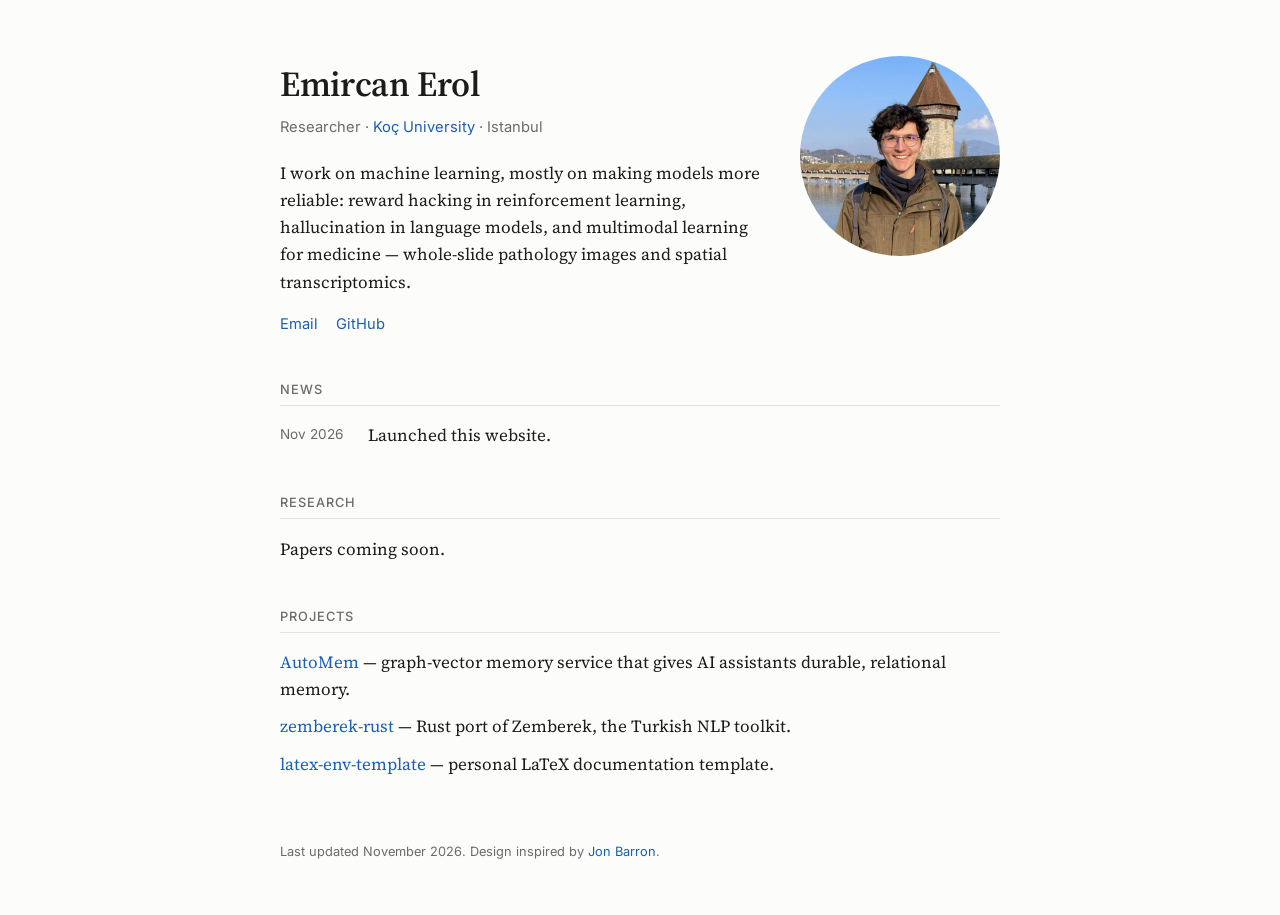
==== index.html @ 0417c853 "Initial personal website Co-Authored-By: Claude Opus 5.5 <noreply@anthropic.com>" ====
<!doctype html>
<html lang="en">
<head>
  <meta charset="utf-8">
  <meta name="viewport" content="width=device-width, initial-scale=1">
  <title>Emircan Erol</title>
  <meta name="description" content="Emircan Erol — machine learning researcher in Istanbul.">
  <meta property="og:title" content="Emircan Erol">
  <meta property="og:description" content="Machine learning researcher in Istanbul.">
  <meta property="og:image" content="https://emircanerol.com/images/profile.jpg">
  <link rel="icon" href="images/profile.jpg">
  <link rel="preconnect" href="https://fonts.googleapis.com">
  <link rel="preconnect" href="https://fonts.gstatic.com" crossorigin>
  <link href="https://fonts.googleapis.com/css2?family=Source+Serif+4:ital,opsz,wght@0,8..60,400;0,8..60,600;1,8..60,400&family=Inter:wght@400;500&display=swap" rel="stylesheet">
  <link rel="stylesheet" href="style.css">
</head>
<body>
<main>

  <!-- ============ Header ============ -->
  <header class="intro">
    <div class="intro-text">
      <h1>Emircan Erol</h1>
      <!-- TODO: set your current position -->
      <p class="role">Researcher · <a href="https://www.ku.edu.tr/en/">Koç University</a> · Istanbul</p>

      <p>
        <!-- TODO: rewrite this bio in your own words -->
        I work on machine learning, mostly on making models more reliable:
        reward hacking in reinforcement learning, hallucination in language models,
        and multimodal learning for medicine — whole-slide pathology images and spatial transcriptomics.
      </p>

      <nav class="links" aria-label="Contact and profiles">
        <a href="mailto:emerol26@ku.edu.tr">Email</a>
        <a href="https://github.com/emircanerol">GitHub</a>
        <!-- TODO: add your real profile URLs, and cv.pdf to the repo root
        <a href="https://scholar.google.com/citations?user=XXXX">Scholar</a>
        <a href="https://www.linkedin.com/in/XXXX">LinkedIn</a>
        <a href="https://x.com/XXXX">X</a>
        <a href="cv.pdf">CV</a>
        -->
      </nav>
    </div>
    <img class="portrait" src="images/profile.jpg" alt="Emircan Erol" width="200" height="200">
  </header>

  <!-- ============ News ============ -->
  <section>
    <h2>News</h2>
    <!-- Newest first. Copy a <li> to add an item. -->
    <ul class="news">
      <li><time>Nov 2026</time> Launched this website.</li>
      <!-- <li><time>Mon YYYY</time> Paper X accepted to Y.</li> -->
    </ul>
  </section>

  <!-- ============ Research ============ -->
  <section>
    <h2>Research</h2>
    <!-- <p class="section-note">* equal contribution</p> -->

    <!--
      One <article class="pub"> per paper. Remove "highlight" for non-selected work.
      Thumbnail is optional: delete the <img> to get a text-only entry.
    -->
    <!--
    <article class="pub highlight">
      <img class="pub-thumb" src="images/paper-teaser.png" alt="">
      <div class="pub-body">
        <h3>Paper title</h3>
        <p class="authors"><strong>Emircan Erol</strong>, Coauthor*, Coauthor*</p>
        <p class="venue">Venue, 2026</p>
        <p class="pub-links"><a href="#">paper</a> <a href="#">code</a></p>
        <p class="tldr">One-sentence takeaway.</p>
      </div>
    </article>
    -->
    <p>Papers coming soon.</p>
  </section>

  <!-- ============ Projects ============ -->
  <section>
    <h2>Projects</h2>
    <ul class="projects">
      <li>
        <a href="https://github.com/emircanerol/automem">AutoMem</a>
        — graph-vector memory service that gives AI assistants durable, relational memory.
      </li>
      <li>
        <a href="https://github.com/emircanerol/zemberek-rust">zemberek-rust</a>
        — Rust port of Zemberek, the Turkish NLP toolkit.
      </li>
      <li>
        <a href="https://github.com/emircanerol/latex-env-template">latex-env-template</a>
        — personal LaTeX documentation template.
      </li>
    </ul>
  </section>

  <!-- ============ Teaching / Service (uncomment when needed) ============
  <section>
    <h2>Teaching</h2>
    <ul class="plain"><li>TA, COMPxxx — Course name (Fall 2026)</li></ul>
  </section>
  -->

  <footer>
    <p>Last updated November 2026. Design inspired by <a href="https://jonbarron.info/">Jon Barron</a>.</p>
  </footer>
</main>
</body>
</html>
---- style.css ----
:root {
  --bg: #fcfcfa;
  --text: #1c1c1c;
  --muted: #6b6b6b;
  --accent: #1a5fb4;
  --rule: #e4e4e0;
  --highlight: #fff8e1;
  --serif: "Source Serif 4", Georgia, serif;
  --sans: "Inter", -apple-system, system-ui, sans-serif;
}

@media (prefers-color-scheme: dark) {
  :root {
    --bg: #141414;
    --text: #e6e6e3;
    --muted: #9a9a96;
    --accent: #79a8ff;
    --rule: #2c2c2a;
    --highlight: #221f14;
  }
}

* { box-sizing: border-box; }

html { -webkit-text-size-adjust: 100%; }

body {
  margin: 0;
  background: var(--bg);
  color: var(--text);
  font: 17px/1.6 var(--serif);
}

main {
  max-width: 760px;
  margin: 0 auto;
  padding: 56px 20px 40px;
}

a { color: var(--accent); text-decoration: none; }
a:hover { text-decoration: underline; }

h1 { font-size: 2.2rem; font-weight: 600; margin: 0 0 4px; letter-spacing: -0.01em; }
h2 {
  font: 500 0.8rem/1 var(--sans);
  text-transform: uppercase;
  letter-spacing: 0.08em;
  color: var(--muted);
  margin: 48px 0 16px;
  padding-bottom: 8px;
  border-bottom: 1px solid var(--rule);
}
h3 { font-size: 1.05rem; font-weight: 600; margin: 0; line-height: 1.35; }

/* ---- Intro ---- */
.intro {
  display: flex;
  gap: 40px;
  align-items: flex-start;
}
.intro-text { flex: 1; }
.role { font-family: var(--sans); font-size: 0.92rem; color: var(--muted); margin: 0 0 20px; }
.portrait {
  width: 200px;
  height: 200px;
  border-radius: 50%;
  object-fit: cover;
  flex-shrink: 0;
}
.links {
  display: flex;
  flex-wrap: wrap;
  gap: 6px 18px;
  font-family: var(--sans);
  font-size: 0.92rem;
}

/* ---- News ---- */
.news, .projects, .plain { list-style: none; padding: 0; margin: 0; }
.news li { display: flex; gap: 16px; margin-bottom: 6px; }
.news time {
  font: 0.85rem/1.9 var(--sans);
  color: var(--muted);
  flex: 0 0 72px;
}
.projects li { margin-bottom: 10px; }

/* ---- Publications ---- */
.section-note { font-family: var(--sans); font-size: 0.8rem; color: var(--muted); margin: -8px 0 16px; }
.pub {
  display: flex;
  gap: 24px;
  padding: 16px;
  margin: 0 -16px 8px;
  border-radius: 8px;
}
.pub.highlight { background: var(--highlight); }
.pub-thumb {
  width: 160px;
  height: 110px;
  object-fit: cover;
  border-radius: 4px;
  flex-shrink: 0;
}
.pub p { margin: 2px 0; }
.authors { font-size: 0.95rem; }
.venue { font-style: italic; font-size: 0.95rem; color: var(--muted); }
.pub-links { font-family: var(--sans); font-size: 0.85rem; }
.pub-links a::before { content: "["; color: var(--muted); }
.pub-links a::after { content: "]"; color: var(--muted); }
.pub-links a + a { margin-left: 6px; }
.tldr { font-size: 0.95rem; margin-top: 6px !important; }

footer {
  margin-top: 64px;
  font-family: var(--sans);
  font-size: 0.8rem;
  color: var(--muted);
}

@media (max-width: 600px) {
  main { padding-top: 32px; }
  .intro { flex-direction: column-reverse; align-items: center; gap: 20px; }
  .intro-text { width: 100%; }
  .portrait { width: 140px; height: 140px; }
  .pub { flex-direction: column; gap: 12px; }
  .pub-thumb { width: 100%; height: auto; aspect-ratio: 16 / 9; }
}
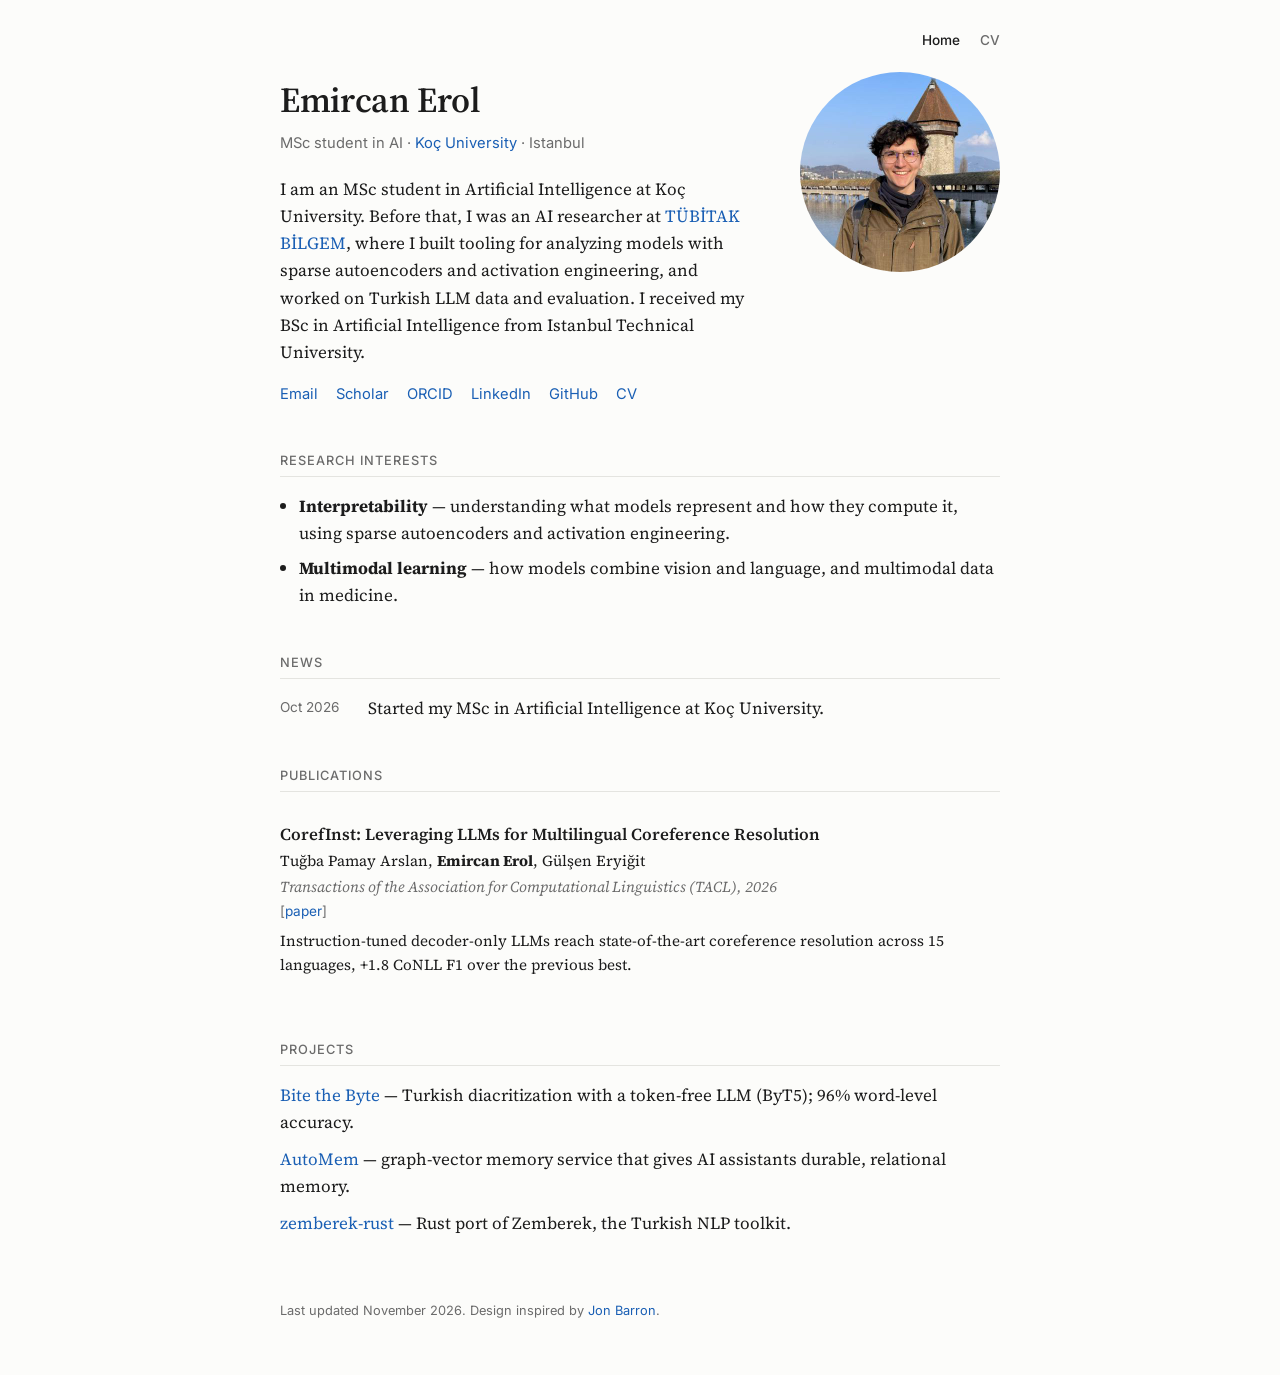
==== commit a50032fa: "Add CV page, research interests, publication and profile links Co-Authored-By: Claude Opus 5.5 <nore" ====
--- a/index.html
+++ b/index.html
@@ -4,9 +4,9 @@
   <meta charset="utf-8">
   <meta name="viewport" content="width=device-width, initial-scale=1">
   <title>Emircan Erol</title>
-  <meta name="description" content="Emircan Erol — machine learning researcher in Istanbul.">
+  <meta name="description" content="Emircan Erol — MSc student in Artificial Intelligence at Koç University, working on interpretability and multimodal learning.">
   <meta property="og:title" content="Emircan Erol">
-  <meta property="og:description" content="Machine learning researcher in Istanbul.">
+  <meta property="og:description" content="Interpretability and multimodal learning.">
   <meta property="og:image" content="https://emircanerol.com/images/profile.jpg">
   <link rel="icon" href="images/profile.jpg">
   <link rel="preconnect" href="https://fonts.googleapis.com">
@@ -17,72 +17,92 @@
 <body>
 <main>
 
+  <nav class="site-nav" aria-label="Site">
+    <a href="./" aria-current="page">Home</a>
+    <a href="cv.html">CV</a>
+  </nav>
+
   <!-- ============ Header ============ -->
   <header class="intro">
     <div class="intro-text">
       <h1>Emircan Erol</h1>
-      <!-- TODO: set your current position -->
-      <p class="role">Researcher · <a href="https://www.ku.edu.tr/en/">Koç University</a> · Istanbul</p>
+      <p class="role">MSc student in AI · <a href="https://www.ku.edu.tr/en/">Koç University</a> · Istanbul</p>
 
+      <!-- TODO: rewrite this bio in your own words -->
       <p>
-        <!-- TODO: rewrite this bio in your own words -->
-        I work on machine learning, mostly on making models more reliable:
-        reward hacking in reinforcement learning, hallucination in language models,
-        and multimodal learning for medicine — whole-slide pathology images and spatial transcriptomics.
+        I am an MSc student in Artificial Intelligence at Koç University.
+        Before that, I was an AI researcher at <a href="https://bilgem.tubitak.gov.tr/en/">TÜBİTAK BİLGEM</a>,
+        where I built tooling for analyzing models with sparse autoencoders and activation engineering,
+        and worked on Turkish LLM data and evaluation.
+        I received my BSc in Artificial Intelligence from Istanbul Technical University.
       </p>
 
       <nav class="links" aria-label="Contact and profiles">
         <a href="mailto:emerol26@ku.edu.tr">Email</a>
+        <a href="https://scholar.google.com/citations?user=25CpSdkAAAAJ">Scholar</a>
+        <a href="https://orcid.org/0000-0001-8907-0475">ORCID</a>
+        <a href="https://www.linkedin.com/in/emircanerol/">LinkedIn</a>
         <a href="https://github.com/emircanerol">GitHub</a>
-        <!-- TODO: add your real profile URLs, and cv.pdf to the repo root
-        <a href="https://scholar.google.com/citations?user=XXXX">Scholar</a>
-        <a href="https://www.linkedin.com/in/XXXX">LinkedIn</a>
-        <a href="https://x.com/XXXX">X</a>
-        <a href="cv.pdf">CV</a>
-        -->
+        <a href="cv.html">CV</a>
       </nav>
     </div>
     <img class="portrait" src="images/profile.jpg" alt="Emircan Erol" width="200" height="200">
   </header>
+
+  <!-- ============ Research interests ============ -->
+  <section>
+    <h2>Research Interests</h2>
+    <ul class="interests">
+      <li>
+        <strong>Interpretability</strong> —
+        understanding what models represent and how they compute it, using sparse autoencoders and activation engineering.
+      </li>
+      <li>
+        <!-- TODO: name the specific area of multimodality you focus on -->
+        <strong>Multimodal learning</strong> —
+        how models combine vision and language, and multimodal data in medicine.
+      </li>
+    </ul>
+  </section>
 
   <!-- ============ News ============ -->
   <section>
     <h2>News</h2>
     <!-- Newest first. Copy a <li> to add an item. -->
     <ul class="news">
-      <li><time>Nov 2026</time> Launched this website.</li>
-      <!-- <li><time>Mon YYYY</time> Paper X accepted to Y.</li> -->
+      <li><time>Oct 2026</time> Started my MSc in Artificial Intelligence at Koç University.</li>
     </ul>
   </section>
 
-  <!-- ============ Research ============ -->
+  <!-- ============ Publications ============ -->
   <section>
-    <h2>Research</h2>
-    <!-- <p class="section-note">* equal contribution</p> -->
+    <h2>Publications</h2>
 
     <!--
-      One <article class="pub"> per paper. Remove "highlight" for non-selected work.
-      Thumbnail is optional: delete the <img> to get a text-only entry.
+      One <article class="pub"> per paper; add "highlight" for selected work.
+      Optional thumbnail: <img class="pub-thumb" src="images/xxx.png" alt="">
     -->
-    <!--
-    <article class="pub highlight">
-      <img class="pub-thumb" src="images/paper-teaser.png" alt="">
+    <article class="pub">
       <div class="pub-body">
-        <h3>Paper title</h3>
-        <p class="authors"><strong>Emircan Erol</strong>, Coauthor*, Coauthor*</p>
-        <p class="venue">Venue, 2026</p>
-        <p class="pub-links"><a href="#">paper</a> <a href="#">code</a></p>
-        <p class="tldr">One-sentence takeaway.</p>
+        <h3>CorefInst: Leveraging LLMs for Multilingual Coreference Resolution</h3>
+        <p class="authors">Tuğba Pamay Arslan, <strong>Emircan Erol</strong>, Gülşen Eryiğit</p>
+        <p class="venue">Transactions of the Association for Computational Linguistics (TACL), 2026</p>
+        <p class="pub-links">
+          <a href="https://direct.mit.edu/tacl/article/doi/10.1162/TACL.a.593/134743">paper</a>
+        </p>
+        <p class="tldr">Instruction-tuned decoder-only LLMs reach state-of-the-art coreference resolution across 15 languages, +1.8 CoNLL F1 over the previous best.</p>
       </div>
     </article>
-    -->
-    <p>Papers coming soon.</p>
   </section>
 
   <!-- ============ Projects ============ -->
   <section>
     <h2>Projects</h2>
     <ul class="projects">
+      <li>
+        <a href="https://huggingface.co/bite-the-byte/byt5-small-deASCIIfy-TR">Bite the Byte</a>
+        — Turkish diacritization with a token-free LLM (ByT5); 96% word-level accuracy.
+      </li>
       <li>
         <a href="https://github.com/emircanerol/automem">AutoMem</a>
         — graph-vector memory service that gives AI assistants durable, relational memory.
@@ -91,19 +111,8 @@
         <a href="https://github.com/emircanerol/zemberek-rust">zemberek-rust</a>
         — Rust port of Zemberek, the Turkish NLP toolkit.
       </li>
-      <li>
-        <a href="https://github.com/emircanerol/latex-env-template">latex-env-template</a>
-        — personal LaTeX documentation template.
-      </li>
     </ul>
   </section>
-
-  <!-- ============ Teaching / Service (uncomment when needed) ============
-  <section>
-    <h2>Teaching</h2>
-    <ul class="plain"><li>TA, COMPxxx — Course name (Fall 2026)</li></ul>
-  </section>
-  -->
 
   <footer>
     <p>Last updated November 2026. Design inspired by <a href="https://jonbarron.info/">Jon Barron</a>.</p>
--- a/style.css
+++ b/style.css
@@ -111,6 +111,49 @@
 .pub-links a + a { margin-left: 6px; }
 .tldr { font-size: 0.95rem; margin-top: 6px !important; }
 
+/* ---- Site nav ---- */
+.site-nav {
+  display: flex;
+  justify-content: flex-end;
+  gap: 20px;
+  margin: -24px 0 24px;
+  font: 500 0.85rem var(--sans);
+}
+.site-nav a { color: var(--muted); }
+.site-nav a[aria-current="page"] { color: var(--text); }
+
+/* ---- Research interests ---- */
+.interests { padding-left: 1.1em; margin: 0; }
+.interests li { margin-bottom: 8px; }
+
+/* ---- CV ---- */
+.cv-header { margin-bottom: 8px; }
+.cv-entry { margin-bottom: 22px; }
+.cv-entry p { margin: 2px 0; }
+.cv-entry ul { margin: 6px 0 0; padding-left: 1.1em; }
+.cv-entry li { margin-bottom: 4px; }
+.cv-head {
+  display: flex;
+  justify-content: space-between;
+  align-items: baseline;
+  gap: 16px;
+}
+.cv-head > span {
+  font: 0.85rem var(--sans);
+  color: var(--muted);
+  white-space: nowrap;
+}
+.cv-aside { font-weight: 400; color: var(--muted); }
+.cv-note { font-size: 0.92rem; color: var(--muted); }
+.cv-skills {
+  display: grid;
+  grid-template-columns: 120px 1fr;
+  gap: 6px 16px;
+  margin: 0;
+}
+.cv-skills dt { font: 500 0.88rem/1.8 var(--sans); color: var(--muted); }
+.cv-skills dd { margin: 0; }
+
 footer {
   margin-top: 64px;
   font-family: var(--sans);
@@ -125,4 +168,8 @@
   .portrait { width: 140px; height: 140px; }
   .pub { flex-direction: column; gap: 12px; }
   .pub-thumb { width: 100%; height: auto; aspect-ratio: 16 / 9; }
+  .site-nav { margin-top: -8px; }
+  .cv-head { flex-direction: column; gap: 0; }
+  .cv-skills { grid-template-columns: 1fr; gap: 0; }
+  .cv-skills dd { margin-bottom: 8px; }
 }
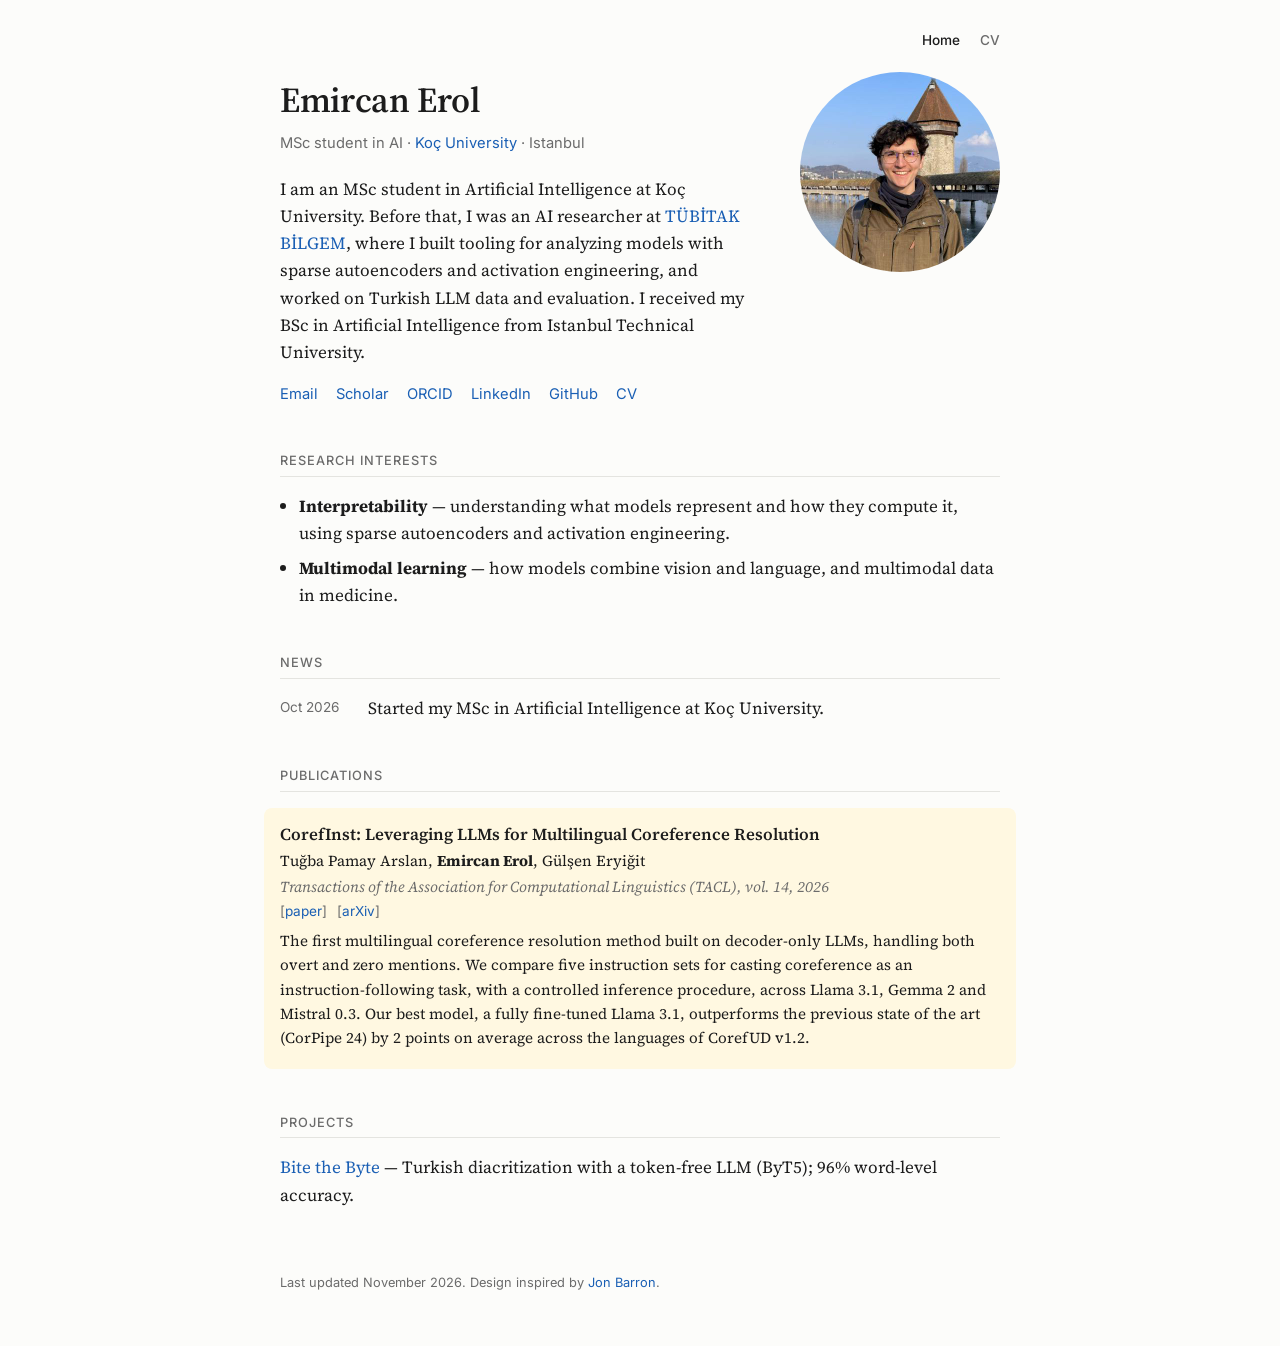
==== commit d78a4e45: "Expand CorefInst entry, drop side projects Co-Authored-By: Claude Opus 5.5 <noreply@anthropic.com>" ====
--- a/index.html
+++ b/index.html
@@ -82,15 +82,21 @@
       One <article class="pub"> per paper; add "highlight" for selected work.
       Optional thumbnail: <img class="pub-thumb" src="images/xxx.png" alt="">
     -->
-    <article class="pub">
+    <article class="pub highlight">
       <div class="pub-body">
         <h3>CorefInst: Leveraging LLMs for Multilingual Coreference Resolution</h3>
         <p class="authors">Tuğba Pamay Arslan, <strong>Emircan Erol</strong>, Gülşen Eryiğit</p>
-        <p class="venue">Transactions of the Association for Computational Linguistics (TACL), 2026</p>
+        <p class="venue">Transactions of the Association for Computational Linguistics (TACL), vol. 14, 2026</p>
         <p class="pub-links">
           <a href="https://direct.mit.edu/tacl/article/doi/10.1162/TACL.a.593/134743">paper</a>
+          <a href="https://arxiv.org/abs/2509.17505">arXiv</a>
         </p>
-        <p class="tldr">Instruction-tuned decoder-only LLMs reach state-of-the-art coreference resolution across 15 languages, +1.8 CoNLL F1 over the previous best.</p>
+        <p class="tldr">
+          The first multilingual coreference resolution method built on decoder-only LLMs, handling both overt and zero mentions.
+          We compare five instruction sets for casting coreference as an instruction-following task, with a controlled inference
+          procedure, across Llama 3.1, Gemma 2 and Mistral 0.3. Our best model, a fully fine-tuned Llama 3.1, outperforms the
+          previous state of the art (CorPipe 24) by 2 points on average across the languages of CorefUD v1.2.
+        </p>
       </div>
     </article>
   </section>
@@ -103,14 +109,6 @@
         <a href="https://huggingface.co/bite-the-byte/byt5-small-deASCIIfy-TR">Bite the Byte</a>
         — Turkish diacritization with a token-free LLM (ByT5); 96% word-level accuracy.
       </li>
-      <li>
-        <a href="https://github.com/emircanerol/automem">AutoMem</a>
-        — graph-vector memory service that gives AI assistants durable, relational memory.
-      </li>
-      <li>
-        <a href="https://github.com/emircanerol/zemberek-rust">zemberek-rust</a>
-        — Rust port of Zemberek, the Turkish NLP toolkit.
-      </li>
     </ul>
   </section>
 
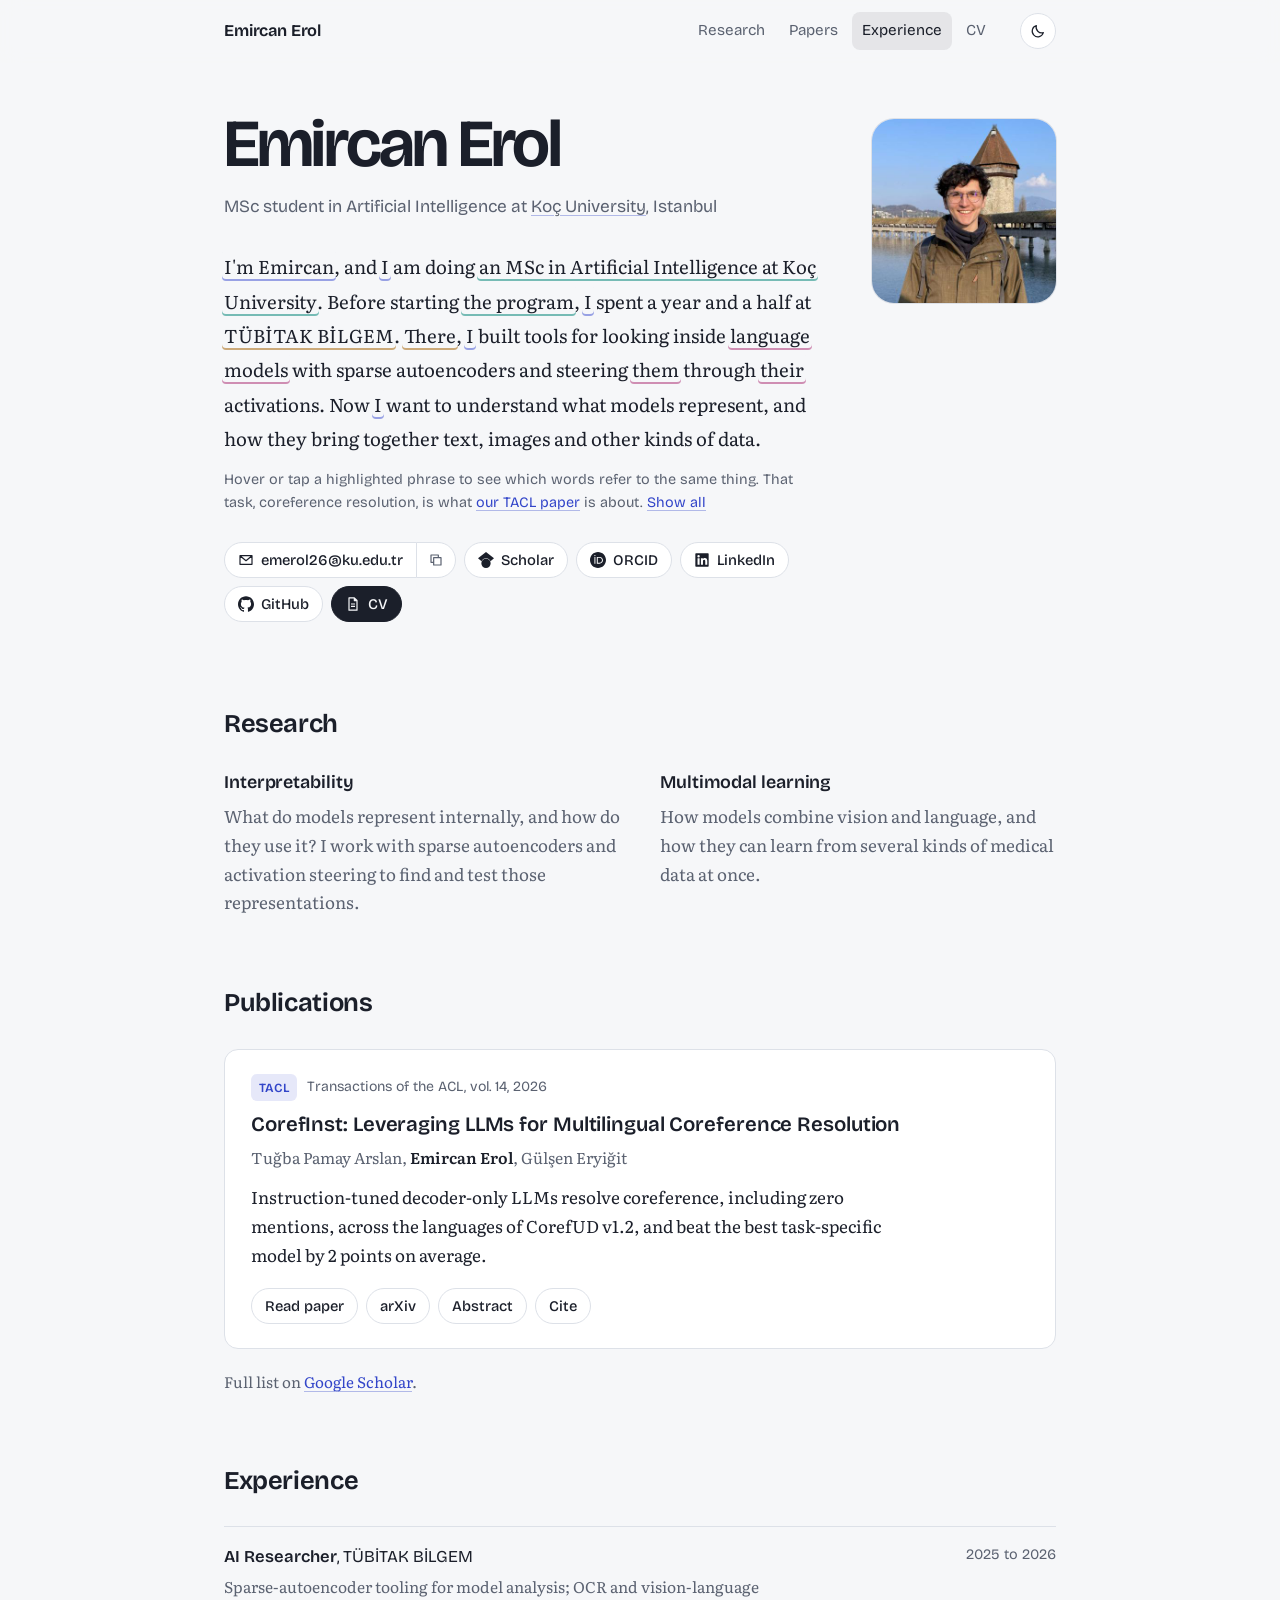
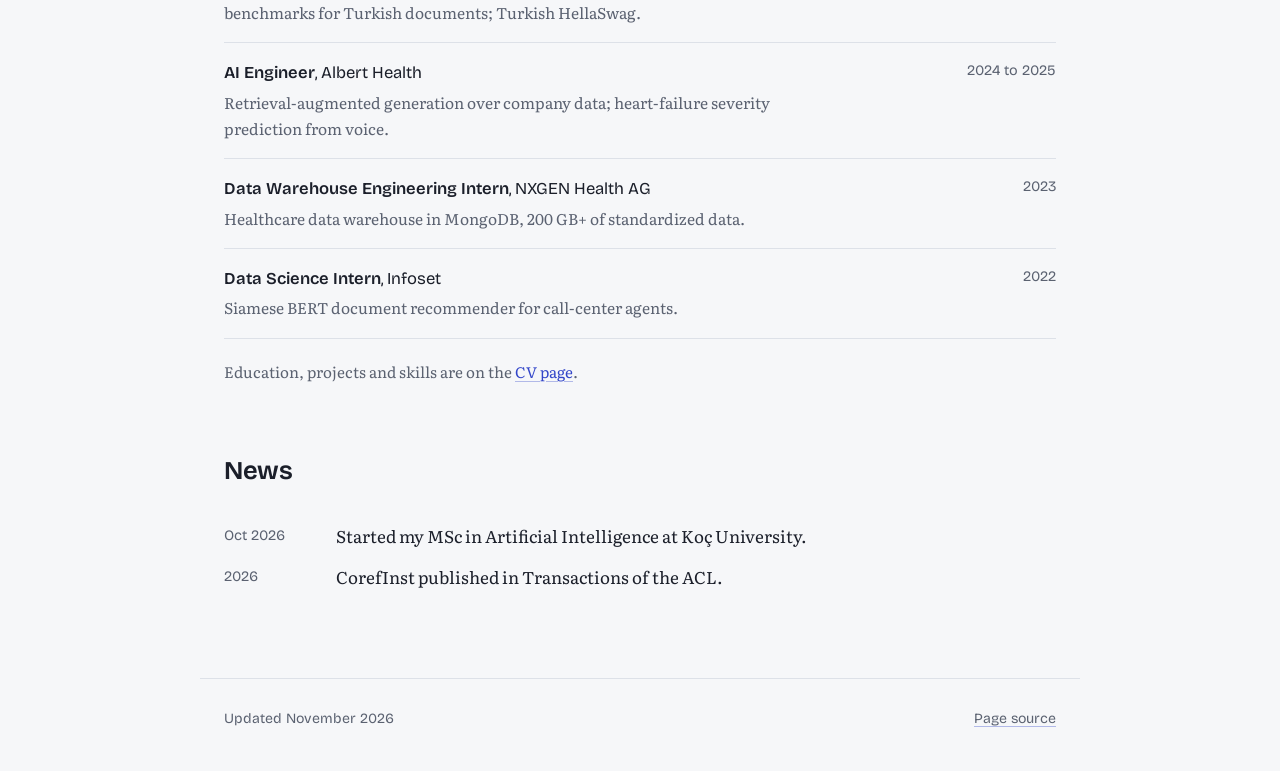
==== commit 5d2a4cbe: "Redesign: coreference-annotated bio, theme toggle, paper panels, printable CV Co-Authored-By: Claude" ====
--- a/index.html
+++ b/index.html
@@ -4,117 +4,209 @@
   <meta charset="utf-8">
   <meta name="viewport" content="width=device-width, initial-scale=1">
   <title>Emircan Erol</title>
-  <meta name="description" content="Emircan Erol — MSc student in Artificial Intelligence at Koç University, working on interpretability and multimodal learning.">
+  <meta name="description" content="Emircan Erol is an MSc student in Artificial Intelligence at Koç University working on interpretability and multimodal learning.">
   <meta property="og:title" content="Emircan Erol">
-  <meta property="og:description" content="Interpretability and multimodal learning.">
+  <meta property="og:description" content="MSc student in AI at Koç University. Interpretability and multimodal learning.">
   <meta property="og:image" content="https://emircanerol.com/images/profile.jpg">
+  <meta name="color-scheme" content="light dark">
   <link rel="icon" href="images/profile.jpg">
+  <script>
+    // Apply a saved theme before first paint so the page never flashes the wrong colors.
+    try { const t = localStorage.getItem("theme"); if (t) document.documentElement.dataset.theme = t; } catch (e) {}
+  </script>
   <link rel="preconnect" href="https://fonts.googleapis.com">
   <link rel="preconnect" href="https://fonts.gstatic.com" crossorigin>
-  <link href="https://fonts.googleapis.com/css2?family=Source+Serif+4:ital,opsz,wght@0,8..60,400;0,8..60,600;1,8..60,400&family=Inter:wght@400;500&display=swap" rel="stylesheet">
+  <link href="https://fonts.googleapis.com/css2?family=Bricolage+Grotesque:opsz,wght@12..96,400..700&family=Literata:ital,opsz,wght@0,7..72,400;0,7..72,600;1,7..72,400&display=swap" rel="stylesheet">
   <link rel="stylesheet" href="style.css">
+  <script src="site.js" defer></script>
 </head>
 <body>
-<main>
-
-  <nav class="site-nav" aria-label="Site">
-    <a href="./" aria-current="page">Home</a>
-    <a href="cv.html">CV</a>
-  </nav>
-
-  <!-- ============ Header ============ -->
-  <header class="intro">
-    <div class="intro-text">
-      <h1>Emircan Erol</h1>
-      <p class="role">MSc student in AI · <a href="https://www.ku.edu.tr/en/">Koç University</a> · Istanbul</p>
-
-      <!-- TODO: rewrite this bio in your own words -->
-      <p>
-        I am an MSc student in Artificial Intelligence at Koç University.
-        Before that, I was an AI researcher at <a href="https://bilgem.tubitak.gov.tr/en/">TÜBİTAK BİLGEM</a>,
-        where I built tooling for analyzing models with sparse autoencoders and activation engineering,
-        and worked on Turkish LLM data and evaluation.
-        I received my BSc in Artificial Intelligence from Istanbul Technical University.
+<a class="skip" href="#main">Skip to content</a>
+
+<header class="topbar">
+  <div class="topbar-inner">
+    <a class="wordmark" href="./">Emircan Erol</a>
+    <nav class="nav" aria-label="Sections">
+      <a href="#research">Research</a>
+      <a href="#publications">Papers</a>
+      <a href="#experience">Experience</a>
+      <a href="cv.html">CV</a>
+    </nav>
+    <button class="theme-toggle" type="button" aria-label="Switch to dark theme">
+      <svg class="icon icon-moon" aria-hidden="true"><use href="images/icons.svg#moon"/></svg>
+      <svg class="icon icon-sun" aria-hidden="true"><use href="images/icons.svg#sun"/></svg>
+    </button>
+  </div>
+</header>
+
+<main id="main">
+
+  <!-- ============ Intro ============ -->
+  <section class="hero" aria-labelledby="name">
+    <div class="hero-text">
+      <h1 id="name">Emircan Erol</h1>
+      <p class="role">MSc student in Artificial Intelligence at <a href="https://www.ku.edu.tr/en/">Koç University</a>, Istanbul</p>
+
+      <!--
+        The bio is annotated with coreference clusters: every <span class="m" data-c="X">
+        with the same X refers to the same thing. Hovering or focusing one lights up its cluster.
+      -->
+      <p class="bio" id="bio">
+        <span class="m" data-c="me" tabindex="0">I'm Emircan</span>, and
+        <span class="m" data-c="me" tabindex="0">I</span> am doing
+        <span class="m" data-c="msc" tabindex="0">an MSc in Artificial Intelligence at Koç University</span>.
+        Before starting <span class="m" data-c="msc" tabindex="0">the program</span>,
+        <span class="m" data-c="me" tabindex="0">I</span> spent a year and a half at
+        <span class="m" data-c="bilgem" tabindex="0">TÜBİTAK BİLGEM</span>.
+        <span class="m" data-c="bilgem" tabindex="0">There</span>,
+        <span class="m" data-c="me" tabindex="0">I</span> built tools for looking inside
+        <span class="m" data-c="lm" tabindex="0">language models</span> with sparse autoencoders
+        and steering <span class="m" data-c="lm" tabindex="0">them</span> through
+        <span class="m" data-c="lm" tabindex="0">their</span> activations.
+        Now <span class="m" data-c="me" tabindex="0">I</span> want to understand what models represent,
+        and how they bring together text, images and other kinds of data.
       </p>
-
-      <nav class="links" aria-label="Contact and profiles">
-        <a href="mailto:emerol26@ku.edu.tr">Email</a>
-        <a href="https://scholar.google.com/citations?user=25CpSdkAAAAJ">Scholar</a>
-        <a href="https://orcid.org/0000-0001-8907-0475">ORCID</a>
-        <a href="https://www.linkedin.com/in/emircanerol/">LinkedIn</a>
-        <a href="https://github.com/emircanerol">GitHub</a>
-        <a href="cv.html">CV</a>
-      </nav>
+      <p class="bio-hint">
+        Hover or tap a highlighted phrase to see which words refer to the same thing.
+        That task, coreference resolution, is what <a href="#publications">our TACL paper</a> is about.
+        <button class="text-button" type="button" id="show-all" aria-pressed="false">Show all</button>
+      </p>
+
+      <ul class="profiles" aria-label="Contact and profiles">
+        <li class="email-group">
+          <a class="chip" href="mailto:emerol26@ku.edu.tr">
+            <svg class="icon" aria-hidden="true"><use href="images/icons.svg#mail"/></svg>emerol26@ku.edu.tr
+          </a>
+          <button class="chip chip-icon copy" type="button" data-copy="emerol26@ku.edu.tr" aria-label="Copy email address">
+            <svg class="icon" aria-hidden="true"><use href="images/icons.svg#copy"/></svg>
+          </button>
+        </li>
+        <li><a class="chip" href="https://scholar.google.com/citations?user=25CpSdkAAAAJ"><svg class="icon" aria-hidden="true"><use href="images/icons.svg#scholar"/></svg>Scholar</a></li>
+        <li><a class="chip" href="https://orcid.org/0000-0001-8907-0475"><svg class="icon" aria-hidden="true"><use href="images/icons.svg#orcid"/></svg>ORCID</a></li>
+        <li><a class="chip" href="https://www.linkedin.com/in/emircanerol/"><svg class="icon" aria-hidden="true"><use href="images/icons.svg#linkedin"/></svg>LinkedIn</a></li>
+        <li><a class="chip" href="https://github.com/emircanerol"><svg class="icon" aria-hidden="true"><use href="images/icons.svg#github"/></svg>GitHub</a></li>
+        <li><a class="chip chip-strong" href="cv.html"><svg class="icon" aria-hidden="true"><use href="images/icons.svg#doc"/></svg>CV</a></li>
+      </ul>
     </div>
-    <img class="portrait" src="images/profile.jpg" alt="Emircan Erol" width="200" height="200">
-  </header>
-
-  <!-- ============ Research interests ============ -->
-  <section>
-    <h2>Research Interests</h2>
-    <ul class="interests">
-      <li>
-        <strong>Interpretability</strong> —
-        understanding what models represent and how they compute it, using sparse autoencoders and activation engineering.
-      </li>
-      <li>
+
+    <img class="portrait" src="images/profile.jpg" alt="Portrait of Emircan Erol" width="400" height="400">
+  </section>
+
+  <!-- ============ Research ============ -->
+  <section id="research" class="block" aria-labelledby="research-title">
+    <h2 id="research-title">Research</h2>
+    <div class="interests">
+      <article class="interest">
+        <h3>Interpretability</h3>
+        <p>What do models represent internally, and how do they use it? I work with sparse autoencoders and activation steering to find and test those representations.</p>
+      </article>
+      <article class="interest">
         <!-- TODO: name the specific area of multimodality you focus on -->
-        <strong>Multimodal learning</strong> —
-        how models combine vision and language, and multimodal data in medicine.
-      </li>
-    </ul>
-  </section>
-
-  <!-- ============ News ============ -->
-  <section>
-    <h2>News</h2>
-    <!-- Newest first. Copy a <li> to add an item. -->
-    <ul class="news">
-      <li><time>Oct 2026</time> Started my MSc in Artificial Intelligence at Koç University.</li>
-    </ul>
+        <h3>Multimodal learning</h3>
+        <p>How models combine vision and language, and how they can learn from several kinds of medical data at once.</p>
+      </article>
+    </div>
   </section>
 
   <!-- ============ Publications ============ -->
-  <section>
-    <h2>Publications</h2>
-
-    <!--
-      One <article class="pub"> per paper; add "highlight" for selected work.
-      Optional thumbnail: <img class="pub-thumb" src="images/xxx.png" alt="">
-    -->
-    <article class="pub highlight">
-      <div class="pub-body">
-        <h3>CorefInst: Leveraging LLMs for Multilingual Coreference Resolution</h3>
-        <p class="authors">Tuğba Pamay Arslan, <strong>Emircan Erol</strong>, Gülşen Eryiğit</p>
-        <p class="venue">Transactions of the Association for Computational Linguistics (TACL), vol. 14, 2026</p>
-        <p class="pub-links">
-          <a href="https://direct.mit.edu/tacl/article/doi/10.1162/TACL.a.593/134743">paper</a>
-          <a href="https://arxiv.org/abs/2509.17505">arXiv</a>
-        </p>
-        <p class="tldr">
-          The first multilingual coreference resolution method built on decoder-only LLMs, handling both overt and zero mentions.
-          We compare five instruction sets for casting coreference as an instruction-following task, with a controlled inference
-          procedure, across Llama 3.1, Gemma 2 and Mistral 0.3. Our best model, a fully fine-tuned Llama 3.1, outperforms the
-          previous state of the art (CorPipe 24) by 2 points on average across the languages of CorefUD v1.2.
+  <section id="publications" class="block" aria-labelledby="pubs-title">
+    <h2 id="pubs-title">Publications</h2>
+
+    <!-- Copy an <article class="pub"> to add a paper. Newest first. -->
+    <article class="pub">
+      <p class="pub-venue"><span class="venue-tag">TACL</span> Transactions of the ACL, vol. 14, 2026</p>
+      <h3 class="pub-title">
+        <a href="https://direct.mit.edu/tacl/article/doi/10.1162/TACL.a.593/134743">CorefInst: Leveraging LLMs for Multilingual Coreference Resolution</a>
+      </h3>
+      <p class="pub-authors">Tuğba Pamay Arslan, <strong>Emircan Erol</strong>, Gülşen Eryiğit</p>
+      <p class="pub-summary">
+        Instruction-tuned decoder-only LLMs resolve coreference, including zero mentions, across the languages of CorefUD v1.2,
+        and beat the best task-specific model by 2 points on average.
+      </p>
+
+      <div class="pub-actions">
+        <a class="chip" href="https://direct.mit.edu/tacl/article/doi/10.1162/TACL.a.593/134743">Read paper</a>
+        <a class="chip" href="https://arxiv.org/abs/2509.17505">arXiv</a>
+        <button class="chip" type="button" aria-expanded="false" aria-controls="corefinst-abstract" data-toggle>Abstract</button>
+        <button class="chip" type="button" aria-expanded="false" aria-controls="corefinst-bib" data-toggle>Cite</button>
+      </div>
+
+      <div class="pub-panel" id="corefinst-abstract" hidden>
+        <p>
+          Coreference Resolution (CR) is a crucial yet challenging task in natural language understanding, often constrained by
+          task-specific architectures and encoder-based language models that demand extensive training and lack adaptability.
+          This study introduces the first multilingual CR methodology which leverages decoder-only LLMs to handle both overt and
+          zero mentions. The article explores how to model the CR task for LLMs via five different instruction sets using a
+          controlled inference method. The approach is evaluated across three LLMs: Llama 3.1, Gemma 2, and Mistral 0.3.
+          The results indicate that LLMs, when instruction-tuned with a suitable instruction set, can surpass state-of-the-art
+          task-specific architectures. Specifically, our best model, a fully fine-tuned Llama 3.1 for multilingual CR,
+          outperforms the leading multilingual CR model (i.e., Corpipe 24 single stage variant) by 2 percentage points on
+          average across all languages in the CorefUD v1.2 dataset collection.
         </p>
       </div>
+
+      <div class="pub-panel" id="corefinst-bib" hidden>
+        <pre class="bibtex"><code>@article{pamayarslan2026corefinst,
+  title   = {CorefInst: Leveraging {LLM}s for Multilingual Coreference Resolution},
+  author  = {Pamay Arslan, Tu{\u{g}}ba and Erol, Emircan and Eryi{\u{g}}it, G{\"u}l{\c{s}}en},
+  journal = {Transactions of the Association for Computational Linguistics},
+  volume  = {14},
+  year    = {2026},
+  doi     = {10.1162/TACL.a.593}
+}</code></pre>
+        <button class="chip copy" type="button" data-copy-from="corefinst-bib">
+          <svg class="icon" aria-hidden="true"><use href="images/icons.svg#copy"/></svg>Copy BibTeX
+        </button>
+      </div>
     </article>
-  </section>
-
-  <!-- ============ Projects ============ -->
-  <section>
-    <h2>Projects</h2>
-    <ul class="projects">
-      <li>
-        <a href="https://huggingface.co/bite-the-byte/byt5-small-deASCIIfy-TR">Bite the Byte</a>
-        — Turkish diacritization with a token-free LLM (ByT5); 96% word-level accuracy.
+
+    <p class="more">Full list on <a href="https://scholar.google.com/citations?user=25CpSdkAAAAJ">Google Scholar</a>.</p>
+  </section>
+
+  <!-- ============ Experience ============ -->
+  <section id="experience" class="block" aria-labelledby="exp-title">
+    <h2 id="exp-title">Experience</h2>
+    <ul class="timeline">
+      <li>
+        <div><strong>AI Researcher</strong>, TÜBİTAK BİLGEM</div>
+        <p>Sparse-autoencoder tooling for model analysis; OCR and vision-language benchmarks for Turkish documents; Turkish HellaSwag.</p>
+        <span class="when">2025 to 2026</span>
+      </li>
+      <li>
+        <div><strong>AI Engineer</strong>, Albert Health</div>
+        <p>Retrieval-augmented generation over company data; heart-failure severity prediction from voice.</p>
+        <span class="when">2024 to 2025</span>
+      </li>
+      <li>
+        <div><strong>Data Warehouse Engineering Intern</strong>, NXGEN Health AG</div>
+        <p>Healthcare data warehouse in MongoDB, 200 GB+ of standardized data.</p>
+        <span class="when">2023</span>
+      </li>
+      <li>
+        <div><strong>Data Science Intern</strong>, Infoset</div>
+        <p>Siamese BERT document recommender for call-center agents.</p>
+        <span class="when">2022</span>
       </li>
     </ul>
-  </section>
-
-  <footer>
-    <p>Last updated November 2026. Design inspired by <a href="https://jonbarron.info/">Jon Barron</a>.</p>
-  </footer>
+    <p class="more">Education, projects and skills are on the <a href="cv.html">CV page</a>.</p>
+  </section>
+
+  <!-- ============ News ============ -->
+  <section id="news" class="block" aria-labelledby="news-title">
+    <h2 id="news-title">News</h2>
+    <!-- Newest first. -->
+    <ul class="news">
+      <li><time datetime="2026-10">Oct 2026</time><span>Started my MSc in Artificial Intelligence at Koç University.</span></li>
+      <li><time datetime="2026">2026</time><span>CorefInst published in Transactions of the ACL.</span></li>
+    </ul>
+  </section>
 </main>
+
+<footer class="footer">
+  <p>Updated November 2026</p>
+  <p><a href="https://github.com/emircanerol/emircanerol.github.io">Page source</a></p>
+</footer>
+
+<div class="toast" role="status" aria-live="polite"></div>
 </body>
 </html>
--- a/style.css
+++ b/style.css
@@ -1,175 +1,383 @@
+/* ==========================================================================
+   Tokens
+   ========================================================================== */
 :root {
-  --bg: #fcfcfa;
-  --text: #1c1c1c;
-  --muted: #6b6b6b;
-  --accent: #1a5fb4;
-  --rule: #e4e4e0;
-  --highlight: #fff8e1;
-  --serif: "Source Serif 4", Georgia, serif;
-  --sans: "Inter", -apple-system, system-ui, sans-serif;
+  --paper: #f6f7f9;
+  --surface: #ffffff;
+  --ink: #1b1f2a;
+  --muted: #5b6271;
+  --rule: #dde1e8;
+  --link: #3346c9;
+
+  /* Coreference cluster colors in the bio */
+  --c-me: #4c5bd4;
+  --c-msc: #0e8a7e;
+  --c-bilgem: #a86a12;
+  --c-lm: #b03a7a;
+
+  --display: "Bricolage Grotesque", ui-sans-serif, system-ui, sans-serif;
+  --text: "Literata", Georgia, serif;
+
+  --measure: 64ch;
+  --page: 880px;
+  --radius: 10px;
+  color-scheme: light;
 }
 
 @media (prefers-color-scheme: dark) {
-  :root {
-    --bg: #141414;
-    --text: #e6e6e3;
-    --muted: #9a9a96;
-    --accent: #79a8ff;
-    --rule: #2c2c2a;
-    --highlight: #221f14;
+  :root:not([data-theme="light"]) {
+    --paper: #15171d;
+    --surface: #1c1f27;
+    --ink: #e6e8ee;
+    --muted: #9aa1b0;
+    --rule: #2c303b;
+    --link: #9aa6ff;
+    --c-me: #8d98ff;
+    --c-msc: #4cc7b9;
+    --c-bilgem: #e0a54a;
+    --c-lm: #ea7ab8;
+    color-scheme: dark;
   }
 }
-
-* { box-sizing: border-box; }
-
-html { -webkit-text-size-adjust: 100%; }
+:root[data-theme="dark"] {
+  --paper: #15171d;
+  --surface: #1c1f27;
+  --ink: #e6e8ee;
+  --muted: #9aa1b0;
+  --rule: #2c303b;
+  --link: #9aa6ff;
+  --c-me: #8d98ff;
+  --c-msc: #4cc7b9;
+  --c-bilgem: #e0a54a;
+  --c-lm: #ea7ab8;
+  color-scheme: dark;
+}
+
+/* ==========================================================================
+   Base
+   ========================================================================== */
+*, *::before, *::after { box-sizing: border-box; }
+html { -webkit-text-size-adjust: 100%; scroll-padding-top: 80px; }
+@media (prefers-reduced-motion: no-preference) { html { scroll-behavior: smooth; } }
 
 body {
   margin: 0;
-  background: var(--bg);
-  color: var(--text);
-  font: 17px/1.6 var(--serif);
-}
-
-main {
-  max-width: 760px;
-  margin: 0 auto;
-  padding: 56px 20px 40px;
-}
-
-a { color: var(--accent); text-decoration: none; }
-a:hover { text-decoration: underline; }
-
-h1 { font-size: 2.2rem; font-weight: 600; margin: 0 0 4px; letter-spacing: -0.01em; }
-h2 {
-  font: 500 0.8rem/1 var(--sans);
-  text-transform: uppercase;
-  letter-spacing: 0.08em;
-  color: var(--muted);
-  margin: 48px 0 16px;
-  padding-bottom: 8px;
-  border-bottom: 1px solid var(--rule);
-}
-h3 { font-size: 1.05rem; font-weight: 600; margin: 0; line-height: 1.35; }
-
-/* ---- Intro ---- */
-.intro {
-  display: flex;
-  gap: 40px;
-  align-items: flex-start;
-}
-.intro-text { flex: 1; }
-.role { font-family: var(--sans); font-size: 0.92rem; color: var(--muted); margin: 0 0 20px; }
+  background: var(--paper);
+  color: var(--ink);
+  font: 400 1.0625rem/1.7 var(--text);
+  font-optical-sizing: auto;
+}
+
+a { color: var(--link); text-decoration-thickness: 1px; text-underline-offset: 3px; text-decoration-color: color-mix(in srgb, var(--link) 35%, transparent); }
+a:hover { text-decoration-color: currentColor; }
+
+:focus-visible { outline: 2px solid var(--link); outline-offset: 3px; border-radius: 4px; }
+
+h1, h2, h3 { font-family: var(--display); color: var(--ink); margin: 0; }
+h2 { font-size: 1.6rem; font-weight: 650; letter-spacing: -0.015em; margin-bottom: 24px; }
+h3 { font-size: 1.12rem; font-weight: 600; line-height: 1.35; letter-spacing: -0.005em; }
+p { margin: 0; }
+
+.icon { width: 16px; height: 16px; flex-shrink: 0; }
+
+.skip {
+  position: absolute; left: 16px; top: -48px; z-index: 20;
+  padding: 8px 14px; background: var(--ink); color: var(--paper);
+  border-radius: 6px; font-family: var(--display);
+}
+.skip:focus { top: 12px; }
+
+/* ==========================================================================
+   Top bar
+   ========================================================================== */
+.topbar {
+  position: sticky; top: 0; z-index: 10;
+  background: color-mix(in srgb, var(--paper) 86%, transparent);
+  backdrop-filter: saturate(1.4) blur(10px);
+  -webkit-backdrop-filter: saturate(1.4) blur(10px);
+  border-bottom: 1px solid transparent;
+  transition: border-color 0.2s;
+}
+.topbar.scrolled { border-bottom-color: var(--rule); }
+.topbar-inner {
+  max-width: var(--page); margin: 0 auto; padding: 12px 24px;
+  display: flex; align-items: center; gap: 24px;
+  font-family: var(--display);
+}
+.wordmark {
+  font-weight: 650; font-size: 1.02rem; color: var(--ink); text-decoration: none;
+  letter-spacing: -0.01em; margin-right: auto;
+  opacity: 0; transition: opacity 0.2s;
+}
+.topbar.scrolled .wordmark, .page-cv .wordmark { opacity: 1; }
+.nav { display: flex; gap: 4px; }
+.nav a {
+  color: var(--muted); text-decoration: none; font-size: 0.95rem;
+  padding: 6px 10px; border-radius: 8px;
+}
+.nav a:hover { color: var(--ink); background: color-mix(in srgb, var(--ink) 6%, transparent); }
+.nav a[aria-current] { color: var(--ink); background: color-mix(in srgb, var(--ink) 8%, transparent); }
+
+.theme-toggle {
+  display: grid; place-items: center;
+  width: 36px; height: 36px; padding: 0;
+  border: 1px solid var(--rule); border-radius: 50%;
+  background: var(--surface); color: var(--ink); cursor: pointer;
+}
+.theme-toggle:hover { border-color: var(--muted); }
+.theme-toggle .icon-sun { display: none; }
+:root[data-theme="dark"] .theme-toggle .icon-sun { display: block; }
+:root[data-theme="dark"] .theme-toggle .icon-moon { display: none; }
+@media (prefers-color-scheme: dark) {
+  :root:not([data-theme="light"]) .theme-toggle .icon-sun { display: block; }
+  :root:not([data-theme="light"]) .theme-toggle .icon-moon { display: none; }
+}
+
+/* ==========================================================================
+   Layout
+   ========================================================================== */
+main { max-width: var(--page); margin: 0 auto; padding: 0 24px; }
+.block { padding: 56px 0 8px; }
+.more { margin-top: 20px; color: var(--muted); font-size: 0.95rem; }
+
+/* ==========================================================================
+   Hero
+   ========================================================================== */
+.hero {
+  display: grid;
+  grid-template-columns: minmax(0, 1fr) 184px;
+  gap: 48px;
+  align-items: start;
+  padding: 48px 0 24px;
+}
+h1 {
+  font-size: clamp(2.6rem, 7vw, 4.2rem);
+  font-weight: 650;
+  line-height: 1;
+  letter-spacing: -0.035em;
+  font-variation-settings: "opsz" 96;
+}
+.role { font-family: var(--display); font-size: 1.08rem; color: var(--muted); margin: 14px 0 28px; }
+.role a { color: inherit; }
+
 .portrait {
-  width: 200px;
-  height: 200px;
-  border-radius: 50%;
-  object-fit: cover;
-  flex-shrink: 0;
-}
-.links {
-  display: flex;
-  flex-wrap: wrap;
-  gap: 6px 18px;
-  font-family: var(--sans);
-  font-size: 0.92rem;
-}
-
-/* ---- News ---- */
-.news, .projects, .plain { list-style: none; padding: 0; margin: 0; }
-.news li { display: flex; gap: 16px; margin-bottom: 6px; }
-.news time {
-  font: 0.85rem/1.9 var(--sans);
-  color: var(--muted);
-  flex: 0 0 72px;
-}
-.projects li { margin-bottom: 10px; }
-
-/* ---- Publications ---- */
-.section-note { font-family: var(--sans); font-size: 0.8rem; color: var(--muted); margin: -8px 0 16px; }
+  width: 184px; height: auto; aspect-ratio: 1;
+  object-fit: cover; border-radius: 22px;
+  margin-top: 8px;
+  box-shadow: 0 0 0 1px var(--rule);
+}
+
+/* ---- Coreference-annotated bio ---- */
+.bio { font-size: 1.16rem; line-height: 1.85; max-width: var(--measure); }
+.m {
+  --c: var(--muted);
+  border-radius: 4px;
+  padding: 1px 2px;
+  margin: 0 -2px;
+  box-shadow: inset 0 -2px 0 color-mix(in srgb, var(--c) 55%, transparent);
+  cursor: pointer;
+  transition: background-color 0.18s, box-shadow 0.18s, color 0.18s;
+  -webkit-box-decoration-break: clone;
+  box-decoration-break: clone;
+}
+.m[data-c="me"] { --c: var(--c-me); }
+.m[data-c="msc"] { --c: var(--c-msc); }
+.m[data-c="bilgem"] { --c: var(--c-bilgem); }
+.m[data-c="lm"] { --c: var(--c-lm); }
+.m:focus-visible { outline-offset: 1px; }
+
+/* Lit: the cluster under the pointer (data-active) or every cluster (data-all). */
+.bio[data-active="me"] .m[data-c="me"],
+.bio[data-active="msc"] .m[data-c="msc"],
+.bio[data-active="bilgem"] .m[data-c="bilgem"],
+.bio[data-active="lm"] .m[data-c="lm"],
+.bio[data-all] .m {
+  background: color-mix(in srgb, var(--c) 18%, transparent);
+  box-shadow: inset 0 -2px 0 var(--c);
+}
+/* While one cluster is lit, the others step back so the link is obvious. */
+.bio[data-active] .m { box-shadow: inset 0 -2px 0 color-mix(in srgb, var(--c) 18%, transparent); }
+.bio[data-active="me"] .m[data-c="me"],
+.bio[data-active="msc"] .m[data-c="msc"],
+.bio[data-active="bilgem"] .m[data-c="bilgem"],
+.bio[data-active="lm"] .m[data-c="lm"] { box-shadow: inset 0 -2px 0 var(--c); }
+
+.bio-hint {
+  margin-top: 14px; max-width: var(--measure);
+  font-family: var(--display); font-size: 0.9rem; line-height: 1.55; color: var(--muted);
+}
+.text-button {
+  font: inherit; color: var(--link); background: none; border: 0; padding: 0;
+  cursor: pointer; text-decoration: underline; text-underline-offset: 3px;
+  text-decoration-color: color-mix(in srgb, var(--link) 35%, transparent);
+}
+.text-button[aria-pressed="true"] { color: var(--ink); }
+
+/* ---- Profile chips ---- */
+.profiles { list-style: none; padding: 0; margin: 28px 0 0; display: flex; flex-wrap: wrap; gap: 8px; }
+.email-group { display: flex; }
+.email-group .chip:first-child { border-top-right-radius: 0; border-bottom-right-radius: 0; }
+.email-group .chip-icon { border-top-left-radius: 0; border-bottom-left-radius: 0; margin-left: -1px; }
+
+.chip {
+  display: inline-flex; align-items: center; gap: 7px;
+  min-height: 36px; padding: 6px 13px;
+  font: 500 0.92rem/1 var(--display);
+  color: var(--ink); text-decoration: none;
+  background: var(--surface);
+  border: 1px solid var(--rule); border-radius: 999px;
+  cursor: pointer;
+  transition: border-color 0.15s, background-color 0.15s;
+}
+.chip:hover { border-color: color-mix(in srgb, var(--ink) 40%, var(--rule)); }
+.chip-icon { padding: 6px 11px; color: var(--muted); }
+.chip-icon:hover { color: var(--ink); }
+.chip-strong { background: var(--ink); color: var(--paper); border-color: var(--ink); }
+.chip-strong:hover { background: color-mix(in srgb, var(--ink) 85%, var(--paper)); }
+.chip[aria-expanded="true"] { background: color-mix(in srgb, var(--link) 12%, var(--surface)); border-color: color-mix(in srgb, var(--link) 45%, var(--rule)); }
+
+/* ==========================================================================
+   Research
+   ========================================================================== */
+.interests { display: grid; grid-template-columns: 1fr 1fr; gap: 40px; }
+.interest h3 { margin-bottom: 8px; }
+.interest p { color: var(--muted); }
+
+/* ==========================================================================
+   Publications
+   ========================================================================== */
 .pub {
-  display: flex;
-  gap: 24px;
-  padding: 16px;
-  margin: 0 -16px 8px;
-  border-radius: 8px;
-}
-.pub.highlight { background: var(--highlight); }
-.pub-thumb {
-  width: 160px;
-  height: 110px;
-  object-fit: cover;
-  border-radius: 4px;
-  flex-shrink: 0;
-}
-.pub p { margin: 2px 0; }
-.authors { font-size: 0.95rem; }
-.venue { font-style: italic; font-size: 0.95rem; color: var(--muted); }
-.pub-links { font-family: var(--sans); font-size: 0.85rem; }
-.pub-links a::before { content: "["; color: var(--muted); }
-.pub-links a::after { content: "]"; color: var(--muted); }
-.pub-links a + a { margin-left: 6px; }
-.tldr { font-size: 0.95rem; margin-top: 6px !important; }
-
-/* ---- Site nav ---- */
-.site-nav {
-  display: flex;
-  justify-content: flex-end;
-  gap: 20px;
-  margin: -24px 0 24px;
-  font: 500 0.85rem var(--sans);
-}
-.site-nav a { color: var(--muted); }
-.site-nav a[aria-current="page"] { color: var(--text); }
-
-/* ---- Research interests ---- */
-.interests { padding-left: 1.1em; margin: 0; }
-.interests li { margin-bottom: 8px; }
-
-/* ---- CV ---- */
-.cv-header { margin-bottom: 8px; }
-.cv-entry { margin-bottom: 22px; }
-.cv-entry p { margin: 2px 0; }
-.cv-entry ul { margin: 6px 0 0; padding-left: 1.1em; }
-.cv-entry li { margin-bottom: 4px; }
-.cv-head {
-  display: flex;
-  justify-content: space-between;
-  align-items: baseline;
-  gap: 16px;
-}
-.cv-head > span {
-  font: 0.85rem var(--sans);
-  color: var(--muted);
-  white-space: nowrap;
-}
-.cv-aside { font-weight: 400; color: var(--muted); }
-.cv-note { font-size: 0.92rem; color: var(--muted); }
-.cv-skills {
-  display: grid;
-  grid-template-columns: 120px 1fr;
-  gap: 6px 16px;
-  margin: 0;
-}
-.cv-skills dt { font: 500 0.88rem/1.8 var(--sans); color: var(--muted); }
+  padding: 24px 26px;
+  background: var(--surface);
+  border: 1px solid var(--rule);
+  border-radius: 14px;
+}
+.pub-venue { font-family: var(--display); font-size: 0.88rem; color: var(--muted); display: flex; align-items: center; gap: 10px; }
+.venue-tag {
+  font-weight: 600; font-size: 0.78rem; letter-spacing: 0.02em;
+  color: var(--link); background: color-mix(in srgb, var(--link) 12%, transparent);
+  padding: 3px 8px; border-radius: 6px;
+}
+.pub-title { font-size: 1.28rem; margin: 10px 0 6px; }
+.pub-title a { color: var(--ink); text-decoration: none; }
+.pub-title a:hover { text-decoration: underline; text-decoration-color: var(--rule); }
+.pub-authors { font-size: 0.98rem; color: var(--muted); }
+.pub-authors strong { color: var(--ink); font-weight: 600; }
+.pub-summary { margin-top: 12px; max-width: var(--measure); }
+.pub-actions { display: flex; flex-wrap: wrap; gap: 8px; margin-top: 18px; }
+.pub-panel { margin-top: 16px; padding-top: 16px; border-top: 1px dashed var(--rule); }
+.pub-panel p { font-size: 0.98rem; color: var(--muted); max-width: var(--measure); }
+.bibtex {
+  margin: 0 0 12px; padding: 14px 16px; overflow-x: auto;
+  background: var(--paper); border-radius: 8px;
+  font: 0.8rem/1.6 ui-monospace, "SF Mono", Menlo, monospace; color: var(--ink);
+}
+
+/* ==========================================================================
+   Experience & news
+   ========================================================================== */
+.timeline, .news { list-style: none; padding: 0; margin: 0; }
+.timeline li {
+  display: grid; grid-template-columns: minmax(0, 1fr) auto; column-gap: 24px;
+  padding: 16px 0; border-top: 1px solid var(--rule);
+}
+.timeline li:last-child { border-bottom: 1px solid var(--rule); }
+.timeline div { font-family: var(--display); font-size: 1.04rem; }
+.timeline strong { font-weight: 600; }
+.timeline p { grid-column: 1; color: var(--muted); font-size: 0.97rem; margin-top: 2px; max-width: var(--measure); }
+.when { grid-column: 2; grid-row: 1; font-family: var(--display); font-size: 0.9rem; color: var(--muted); white-space: nowrap; }
+
+.news li { display: grid; grid-template-columns: 96px minmax(0, 1fr); gap: 16px; padding: 6px 0; }
+.news time { font-family: var(--display); font-size: 0.9rem; color: var(--muted); padding-top: 2px; }
+
+/* ==========================================================================
+   Footer & toast
+   ========================================================================== */
+.footer {
+  max-width: var(--page); margin: 72px auto 0; padding: 28px 24px 40px;
+  display: flex; justify-content: space-between; gap: 16px;
+  font-family: var(--display); font-size: 0.88rem; color: var(--muted);
+  border-top: 1px solid var(--rule);
+}
+.footer a { color: inherit; }
+
+.toast {
+  position: fixed; left: 50%; bottom: 24px; z-index: 30;
+  transform: translate(-50%, 16px); opacity: 0; pointer-events: none;
+  padding: 10px 16px; border-radius: 999px;
+  background: var(--ink); color: var(--paper);
+  font: 500 0.9rem var(--display);
+  transition: opacity 0.2s, transform 0.2s;
+}
+.toast.show { opacity: 1; transform: translate(-50%, 0); }
+
+/* ==========================================================================
+   CV page
+   ========================================================================== */
+.cv-top {
+  display: flex; justify-content: space-between; align-items: end; gap: 24px; flex-wrap: wrap;
+  padding: 48px 0 8px;
+}
+.cv-top h1 { font-size: clamp(2.2rem, 6vw, 3.2rem); }
+.cv-top .role { margin: 10px 0 0; }
+.cv-actions { display: flex; gap: 8px; flex-wrap: wrap; }
+
+.cv-section { padding: 40px 0 0; display: grid; grid-template-columns: 180px minmax(0, 1fr); gap: 24px; }
+.cv-section h2 { font-size: 1.15rem; margin: 0; padding-top: 2px; }
+.cv-entry { padding-bottom: 22px; }
+.cv-entry + .cv-entry { padding-top: 22px; border-top: 1px solid var(--rule); }
+.cv-head { display: flex; justify-content: space-between; align-items: baseline; gap: 16px; }
+.cv-head h3 a { color: inherit; }
+.cv-head .when { font-size: 0.88rem; }
+.cv-sub { font-family: var(--display); color: var(--muted); font-size: 0.97rem; margin-top: 2px; }
+.cv-entry ul { margin: 10px 0 0; padding-left: 1.1em; }
+.cv-entry li { margin-bottom: 5px; }
+.cv-entry li::marker { color: var(--muted); }
+.cv-entry > p:not(.cv-sub) { margin-top: 8px; }
+.cv-skills { display: grid; grid-template-columns: 120px minmax(0, 1fr); gap: 8px 16px; margin: 0; }
+.cv-skills dt { font-family: var(--display); font-weight: 500; color: var(--muted); }
 .cv-skills dd { margin: 0; }
 
-footer {
-  margin-top: 64px;
-  font-family: var(--sans);
-  font-size: 0.8rem;
-  color: var(--muted);
-}
-
-@media (max-width: 600px) {
-  main { padding-top: 32px; }
-  .intro { flex-direction: column-reverse; align-items: center; gap: 20px; }
-  .intro-text { width: 100%; }
-  .portrait { width: 140px; height: 140px; }
-  .pub { flex-direction: column; gap: 12px; }
-  .pub-thumb { width: 100%; height: auto; aspect-ratio: 16 / 9; }
-  .site-nav { margin-top: -8px; }
+/* ==========================================================================
+   Small screens
+   ========================================================================== */
+@media (max-width: 720px) {
+  .topbar-inner { padding: 10px 16px; gap: 8px; }
+  .wordmark { display: none; }
+  .nav { margin-right: auto; overflow-x: auto; scrollbar-width: none; }
+  .nav { gap: 0; }
+  .nav a { padding: 6px 7px; font-size: 0.9rem; white-space: nowrap; }
+  main { padding: 0 16px; }
+  .hero { grid-template-columns: 1fr; gap: 20px; padding-top: 28px; }
+  .portrait { order: -1; width: 104px; border-radius: 18px; margin: 0; }
+  .bio { font-size: 1.08rem; }
+  .interests { grid-template-columns: 1fr; gap: 28px; }
+  .pub { padding: 20px 18px; }
+  .block { padding-top: 44px; }
+  .timeline li { grid-template-columns: 1fr; }
+  .when { grid-column: 1; grid-row: auto; margin-top: 4px; }
+  .news li { grid-template-columns: 1fr; gap: 0; }
+  .footer { padding: 24px 16px 32px; }
+  .cv-section { grid-template-columns: 1fr; gap: 12px; }
   .cv-head { flex-direction: column; gap: 0; }
-  .cv-skills { grid-template-columns: 1fr; gap: 0; }
-  .cv-skills dd { margin-bottom: 8px; }
-}
+}
+
+@media (prefers-reduced-motion: reduce) {
+  *, *::before, *::after { transition: none !important; }
+}
+
+/* ==========================================================================
+   Print (the CV page doubles as a PDF)
+   ========================================================================== */
+@media print {
+  :root { --paper: #fff; --surface: #fff; --ink: #000; --muted: #444; --rule: #ccc; --link: #000; color-scheme: light; }
+  @page { margin: 16mm 14mm; }
+  body { font-size: 10.5pt; line-height: 1.5; }
+  .topbar, .cv-actions, .footer, .skip, .toast { display: none !important; }
+  main { max-width: none; padding: 0; }
+  .cv-top { padding-top: 0; }
+  .cv-section { padding-top: 18px; grid-template-columns: 120px 1fr; }
+  .cv-entry { break-inside: avoid; padding-bottom: 10px; }
+  .cv-entry + .cv-entry { padding-top: 10px; }
+  a { text-decoration: none; }
+}
